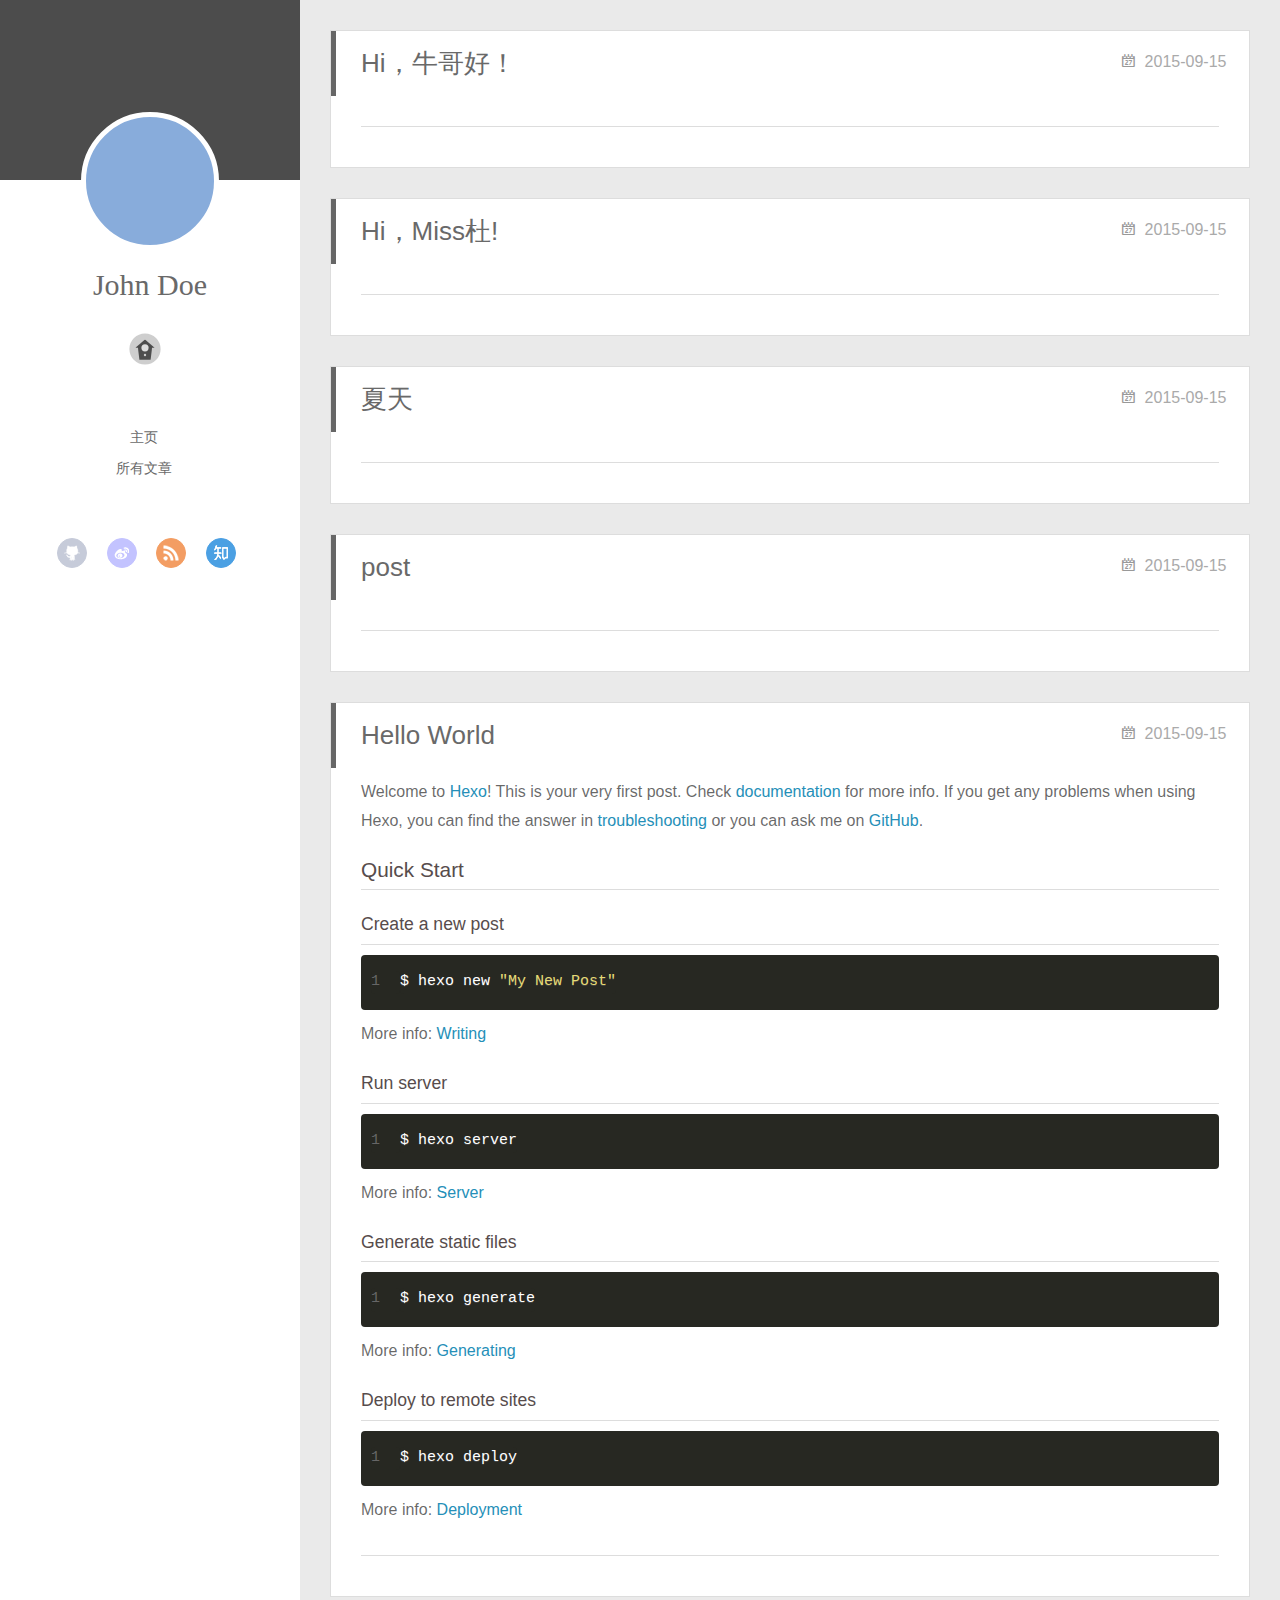
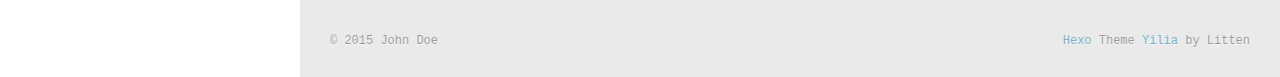
==== index.html @ aa1fda5d "Site updated: 2015-09-15 17:42:11" ====
<!DOCTYPE html>
<html>
<head>
  <meta charset="utf-8">
  
  <title>Hexo</title>
  <meta name="viewport" content="width=device-width, initial-scale=1, maximum-scale=1">
  <meta name="description">
<meta property="og:type" content="website">
<meta property="og:title" content="Hexo">
<meta property="og:url" content="https://HardWorkPaysOff.github.io/index.html">
<meta property="og:site_name" content="Hexo">
<meta property="og:description">
<meta name="twitter:card" content="summary">
<meta name="twitter:title" content="Hexo">
<meta name="twitter:description">
  
    <link rel="alternative" href="/atom.xml" title="Hexo" type="application/atom+xml">
  
  
    <link rel="icon" href="/favicon.png">
  
  <link rel="stylesheet" href="/css/style.css" type="text/css">
</head>
<body>
  <div id="container">
    <div class="left-col">
    <div class="overlay"></div>
<div class="intrude-less">
	<header id="header" class="inner">
		<a href="/" class="profilepic">
			
			<img lazy-src="null" class="js-avatar">
			
		</a>

		<hgroup>
		  <h1 class="header-author"><a href="/">John Doe</a></h1>
		</hgroup>

		

		
			<div class="switch-btn">
				<div class="icon">
					<div class="icon-ctn">
						<div class="icon-wrap icon-house" data-idx="0">
							<div class="birdhouse"></div>
							<div class="birdhouse_holes"></div>
						</div>
						<div class="icon-wrap icon-ribbon hide" data-idx="1">
							<div class="ribbon"></div>
						</div>
						
						<div class="icon-wrap icon-link hide" data-idx="2">
							<div class="loopback_l"></div>
							<div class="loopback_r"></div>
						</div>
						
						
						<div class="icon-wrap icon-me hide" data-idx="3">
							<div class="user"></div>
							<div class="shoulder"></div>
						</div>
						
					</div>
					
				</div>
				<div class="tips-box hide">
					<div class="tips-arrow"></div>
					<ul class="tips-inner">
						<li>菜单</li>
						<li>标签</li>
						
						<li>友情链接</li>
						
						
						<li>关于我</li>
						
					</ul>
				</div>
			</div>
		

		<div class="switch-area">
			<div class="switch-wrap">
				<section class="switch-part switch-part1">
					<nav class="header-menu">
						<ul>
						
							<li><a href="/">主页</a></li>
				        
							<li><a href="/archives">所有文章</a></li>
				        
						</ul>
					</nav>
					<nav class="header-nav">
						<div class="social">
							
								<a class="github" target="_blank" href="/#" title="github">github</a>
					        
								<a class="weibo" target="_blank" href="/#" title="weibo">weibo</a>
					        
								<a class="rss" target="_blank" href="/#" title="rss">rss</a>
					        
								<a class="zhihu" target="_blank" href="/#" title="zhihu">zhihu</a>
					        
						</div>
					</nav>
				</section>
				
				
				<section class="switch-part switch-part2">
					<div class="widget tagcloud" id="js-tagcloud">
						
					</div>
				</section>
				
				
				
				<section class="switch-part switch-part3">
					<div id="js-friends">
					
			          <a target="_blank" class="main-nav-link switch-friends-link" href="http://localhost:4000/">奥巴马的博客</a>
			        
			          <a target="_blank" class="main-nav-link switch-friends-link" href="http://localhost:4000/">卡卡的美丽传说</a>
			        
			          <a target="_blank" class="main-nav-link switch-friends-link" href="http://localhost:4000/">本泽马的博客</a>
			        
			          <a target="_blank" class="main-nav-link switch-friends-link" href="http://localhost:4000/">吉格斯的博客</a>
			        
			          <a target="_blank" class="main-nav-link switch-friends-link" href="http://localhost:4000/">习大大大不同</a>
			        
			          <a target="_blank" class="main-nav-link switch-friends-link" href="http://localhost:4000/">托蒂的博客</a>
			        
			        </div>
				</section>
				

				
				
				<section class="switch-part switch-part4">
				
					<div id="js-aboutme">我是谁，我从哪里来，我到哪里去？我就是我，是颜色不一样的吃货…</div>
				</section>
				
			</div>
		</div>
	</header>				
</div>
    </div>
    <div class="mid-col">
      <nav id="mobile-nav">
  	<div class="overlay">
  		<div class="slider-trigger"></div>
  		<h1 class="header-author js-mobile-header hide">John Doe</h1>
  	</div>
	<div class="intrude-less">
		<header id="header" class="inner">
			<div class="profilepic">
				<img lazy-src="null" class="js-avatar">
			</div>
			<hgroup>
			  <h1 class="header-author">John Doe</h1>
			</hgroup>
			
			<nav class="header-menu">
				<ul>
				
					<li><a href="/">主页</a></li>
		        
					<li><a href="/archives">所有文章</a></li>
		        
		        <div class="clearfix"></div>
				</ul>
			</nav>
			<nav class="header-nav">
				<div class="social">
					
						<a class="github" target="_blank" href="/#" title="github">github</a>
			        
						<a class="weibo" target="_blank" href="/#" title="weibo">weibo</a>
			        
						<a class="rss" target="_blank" href="/#" title="rss">rss</a>
			        
						<a class="zhihu" target="_blank" href="/#" title="zhihu">zhihu</a>
			        
				</div>
			</nav>
		</header>				
	</div>
</nav>
      <div class="body-wrap">
  
    <article id="post-Hi，牛哥好！" class="article article-type-post" itemscope itemprop="blogPost">
  
    <div class="article-meta">
      <a href="/2015/09/15/Hi，牛哥好！/" class="article-date">
  	<time datetime="2015-09-15T07:18:29.000Z" itemprop="datePublished">2015-09-15</time>
</a>
    </div>
  
  <div class="article-inner">
    
      <input type="hidden" class="isFancy" />
    
    
      <header class="article-header">
        
  
    <h1 itemprop="name">
      <a class="article-title" href="/2015/09/15/Hi，牛哥好！/">Hi，牛哥好！</a>
    </h1>
  

      </header>
      
    
    <div class="article-entry" itemprop="articleBody">
      
        
      
    </div>
    
    <div class="article-info article-info-index">
      
      
      

      
      <div class="clearfix"></div>
    </div>
    
  </div>
  
</article>







  
    <article id="post-Hi，Miss杜" class="article article-type-post" itemscope itemprop="blogPost">
  
    <div class="article-meta">
      <a href="/2015/09/15/Hi，Miss杜/" class="article-date">
  	<time datetime="2015-09-15T07:16:56.000Z" itemprop="datePublished">2015-09-15</time>
</a>
    </div>
  
  <div class="article-inner">
    
      <input type="hidden" class="isFancy" />
    
    
      <header class="article-header">
        
  
    <h1 itemprop="name">
      <a class="article-title" href="/2015/09/15/Hi，Miss杜/">Hi，Miss杜!</a>
    </h1>
  

      </header>
      
    
    <div class="article-entry" itemprop="articleBody">
      
        
      
    </div>
    
    <div class="article-info article-info-index">
      
      
      

      
      <div class="clearfix"></div>
    </div>
    
  </div>
  
</article>







  
    <article id="post-夏天" class="article article-type-post" itemscope itemprop="blogPost">
  
    <div class="article-meta">
      <a href="/2015/09/15/夏天/" class="article-date">
  	<time datetime="2015-09-15T07:14:59.000Z" itemprop="datePublished">2015-09-15</time>
</a>
    </div>
  
  <div class="article-inner">
    
      <input type="hidden" class="isFancy" />
    
    
      <header class="article-header">
        
  
    <h1 itemprop="name">
      <a class="article-title" href="/2015/09/15/夏天/">夏天</a>
    </h1>
  

      </header>
      
    
    <div class="article-entry" itemprop="articleBody">
      
        
      
    </div>
    
    <div class="article-info article-info-index">
      
      
      

      
      <div class="clearfix"></div>
    </div>
    
  </div>
  
</article>







  
    <article id="post-post" class="article article-type-post" itemscope itemprop="blogPost">
  
    <div class="article-meta">
      <a href="/2015/09/15/post/" class="article-date">
  	<time datetime="2015-09-15T07:14:21.000Z" itemprop="datePublished">2015-09-15</time>
</a>
    </div>
  
  <div class="article-inner">
    
      <input type="hidden" class="isFancy" />
    
    
      <header class="article-header">
        
  
    <h1 itemprop="name">
      <a class="article-title" href="/2015/09/15/post/">post</a>
    </h1>
  

      </header>
      
    
    <div class="article-entry" itemprop="articleBody">
      
        
      
    </div>
    
    <div class="article-info article-info-index">
      
      
      

      
      <div class="clearfix"></div>
    </div>
    
  </div>
  
</article>







  
    <article id="post-hello-world" class="article article-type-post" itemscope itemprop="blogPost">
  
    <div class="article-meta">
      <a href="/2015/09/15/hello-world/" class="article-date">
  	<time datetime="2015-09-15T07:07:16.000Z" itemprop="datePublished">2015-09-15</time>
</a>
    </div>
  
  <div class="article-inner">
    
      <input type="hidden" class="isFancy" />
    
    
      <header class="article-header">
        
  
    <h1 itemprop="name">
      <a class="article-title" href="/2015/09/15/hello-world/">Hello World</a>
    </h1>
  

      </header>
      
    
    <div class="article-entry" itemprop="articleBody">
      
        <p>Welcome to <a href="http://hexo.io/" target="_blank" rel="external">Hexo</a>! This is your very first post. Check <a href="http://hexo.io/docs/" target="_blank" rel="external">documentation</a> for more info. If you get any problems when using Hexo, you can find the answer in <a href="http://hexo.io/docs/troubleshooting.html" target="_blank" rel="external">troubleshooting</a> or you can ask me on <a href="https://github.com/hexojs/hexo/issues" target="_blank" rel="external">GitHub</a>.</p>
<h2 id="Quick_Start">Quick Start</h2><h3 id="Create_a_new_post">Create a new post</h3><figure class="highlight bash"><table><tr><td class="gutter"><pre><span class="line">1</span><br></pre></td><td class="code"><pre><span class="line">$ hexo new <span class="string">"My New Post"</span></span><br></pre></td></tr></table></figure>
<p>More info: <a href="http://hexo.io/docs/writing.html" target="_blank" rel="external">Writing</a></p>
<h3 id="Run_server">Run server</h3><figure class="highlight bash"><table><tr><td class="gutter"><pre><span class="line">1</span><br></pre></td><td class="code"><pre><span class="line">$ hexo server</span><br></pre></td></tr></table></figure>
<p>More info: <a href="http://hexo.io/docs/server.html" target="_blank" rel="external">Server</a></p>
<h3 id="Generate_static_files">Generate static files</h3><figure class="highlight bash"><table><tr><td class="gutter"><pre><span class="line">1</span><br></pre></td><td class="code"><pre><span class="line">$ hexo generate</span><br></pre></td></tr></table></figure>
<p>More info: <a href="http://hexo.io/docs/generating.html" target="_blank" rel="external">Generating</a></p>
<h3 id="Deploy_to_remote_sites">Deploy to remote sites</h3><figure class="highlight bash"><table><tr><td class="gutter"><pre><span class="line">1</span><br></pre></td><td class="code"><pre><span class="line">$ hexo deploy</span><br></pre></td></tr></table></figure>
<p>More info: <a href="http://hexo.io/docs/deployment.html" target="_blank" rel="external">Deployment</a></p>

      
    </div>
    
    <div class="article-info article-info-index">
      
      
      

      
      <div class="clearfix"></div>
    </div>
    
  </div>
  
</article>







  
  
</div>
      <footer id="footer">
  <div class="outer">
    <div id="footer-info">
    	<div class="footer-left">
    		&copy; 2015 John Doe
    	</div>
      	<div class="footer-right">
      		<a href="http://hexo.io/" target="_blank">Hexo</a>  Theme <a href="https://github.com/litten/hexo-theme-yilia" target="_blank">Yilia</a> by Litten
      	</div>
    </div>
  </div>
</footer>
    </div>
    
  <link rel="stylesheet" href="/fancybox/jquery.fancybox.css" type="text/css">


<script>
	var yiliaConfig = {
		fancybox: true,
		mathjax: true,
		animate: true,
		isHome: true,
		isPost: false,
		isArchive: false,
		isTag: false,
		isCategory: false,
		open_in_new: false
	}
</script>
<script src="http://7.url.cn/edu/jslib/comb/require-2.1.6,jquery-1.9.1.min.js" type="text/javascript"></script>
<script src="/js/main.js" type="text/javascript"></script>






<script type="text/x-mathjax-config">
MathJax.Hub.Config({
    tex2jax: {
        inlineMath: [ ['$','$'], ["\\(","\\)"]  ],
        processEscapes: true,
        skipTags: ['script', 'noscript', 'style', 'textarea', 'pre', 'code']
    }
});

MathJax.Hub.Queue(function() {
    var all = MathJax.Hub.getAllJax(), i;
    for(i=0; i < all.length; i += 1) {
        all[i].SourceElement().parentNode.className += ' has-jax';                 
    }       
});
</script>

<script type="text/javascript" src="http://cdn.mathjax.org/mathjax/latest/MathJax.js?config=TeX-AMS-MML_HTMLorMML">
</script>


  </div>
</body>
</html>
---- css/style.css ----
body{width:100%}body:before,body:after{content:"";display:table}body:after{clear:both}@font-face{font-family:'FontAwesome';src:url("fonts/fontawesome-webfont.eot");src:url("fonts/fontawesome-webfont.eot?#iefix") format("embedded-opentype"),url("fonts/fontawesome-webfont.woff") format("woff"),url("fonts/fontawesome-webfont.ttf") format("truetype"),url("fonts/fontawesome-webfont.svgz#FontAwesomeRegular") format("svg"),url("fonts/fontawesome-webfont.svg#FontAwesomeRegular") format("svg");font-weight:normal;font-style:normal}html,body,div,span,applet,object,iframe,h1,h2,h3,h4,h5,h6,p,blockquote,pre,a,abbr,acronym,address,big,cite,code,del,dfn,em,img,ins,kbd,q,s,samp,small,strike,strong,sub,sup,tt,var,dl,dt,dd,ol,ul,li,fieldset,form,label,legend,table,caption,tbody,tfoot,thead,tr,th,td{margin:0;padding:0;border:0;outline:0;font-weight:inherit;font-style:inherit;font-family:inherit;font-size:100%;vertical-align:baseline}body{line-height:1;color:#000;background:#fff}ol,ul{list-style:none}table{border-collapse:separate;border-spacing:0;vertical-align:middle}caption,th,td{text-align:left;font-weight:normal;vertical-align:middle}a img{border:none}ol{list-style:decimal;padding-left:20px}ul{list-style:none}input,button{margin:0;padding:0;}input::-moz-focus-inner,button::-moz-focus-inner{border:0;padding:0}@font-face{font-family:FontAwesome;font-style:normal;font-weight:normal;src:url("fonts/fontawesome-webfont.eot?v=#4.0.3");src:url("fonts/fontawesome-webfont.eot?#iefix&v=#4.0.3") format("embedded-opentype"),url("fonts/fontawesome-webfont.woff?v=#4.0.3") format("woff"),url("fonts/fontawesome-webfont.ttf?v=#4.0.3") format("truetype"),url("fonts/fontawesome-webfont.svg#fontawesomeregular?v=#4.0.3") format("svg")}html,body,#container{height:100%}body{font-family:"微软雅黑","HelveticaNeue-Light","Helvetica Neue Light","Helvetica Neue",Helvetica,Arial,sans-serif;font-size:16px;background:#fff;color:rgba(0,0,0,0.6);-webkit-overflow-scrolling:touch}h1,h2,h3{display:block}h1{font-size:1.5em}h2{font-size:1.3em}h3{font-size:1.1em}h4,h5,h6{font-size:1em}a{text-decoration:none;outline-width:0;color:#258fb8;outline:none}.alignleft{float:left}.alignright{float:right}.clearfix{*zoom:1}.clearfix:after{content:"";display:table;clear:both}.inner{width:1000px;margin:0 auto}.hide{display:none}@media screen and (max-width:1040px){.inner{width:100%}}#container{position:relative;min-height:100%;}#container #mobile-nav{display:none;}#container #mobile-nav .overlay{height:110px;position:absolute;width:100%;background:#4d4d4d;}#container #mobile-nav .overlay.fixed{position:fixed;height:42px;z-index:99}#container #mobile-nav #header{padding:10px 0 0 0;}#container #mobile-nav #header .profilepic{display:block;position:relative;z-index:100}#container #mobile-nav #header .header-menu{height:auto;margin:10px;}#container #mobile-nav #header .header-menu ul{text-align:center;cursor:default}#container #mobile-nav #header .header-menu li{display:inline-block;margin:3px}#container .left-col{background:#fff;width:300px;position:fixed;opacity:1;-webkit-transition:all 0.2s ease-in;-moz-transition:all 0.2s ease-in;-ms-transition:all 0.2s ease-in;transition:all 0.2s ease-in;height:100%;}#container .left-col .overlay{width:100%;height:180px;background-color:#000;position:absolute;opacity:.7;}#container .left-col .intrude-less{width:76%;text-align:center;margin:112px auto 0}#container .mid-col{position:absolute;right:0;min-height:100%;background:#eaeaea;left:300px;width:auto}@media screen and (max-width:800px){#container .left-col{display:none}#container .mid-col{left:0}#container #header .header-nav{position:relative}#container .header-author.fixed{position:fixed;top:-13px;width:100%;color:#ddd}#container .overlay .slider-trigger{position:absolute;z-index:101;bottom:0;left:0;width:42px;height:42px;}#container .overlay .slider-trigger:hover{background:#444}#container .overlay .slider-trigger:before{color:#ddd;content:"\f00b";font:16px FontAwesome;width:16px;height:16px;margin-left:9px;margin-top:14px;display:block}#container .article-header{border-left:none;padding:0;border-bottom:1px dotted #ddd;}#container .article-header h1{margin-bottom:10px}#container .header-subtitle{padding:0 24px}#container .article-info-index.article-info{padding-top:10px;margin:0;border-top:1px solid #ddd}#container .article-info-post.article-info{margin:0;padding-top:10px;border:none}#container .article-more-link a{float:right}#container #viewer-box .viewer-box-l{font-size:14px}#container .article{padding:10px;margin:10px;font-size:14px;}#container .article .article-entry{padding-left:0;padding-right:0;padding-top:10px}#container .article .article-title{font-size:18px;max-width:185px;display:block;margin:0}#container .article .article-meta{width:auto;height:30px;margin-top:-5px;position:ralative;}#container .article .article-meta .article-date{font-size:12px;-webkit-border-radius:0;border-radius:0;color:#666;background:none;height:auto;padding:0;margin:0;width:100%;text-align:left;margin-left:10px;}#container .article .article-meta .article-date time{width:auto;float:right;margin-right:10px}#container .article .article-meta .article-tag-list{margin-top:7px;position:absolute;right:10px;top:0;}#container .article .article-meta .article-tag-list:before{float:left;margin-top:1px;left:0}#container .article .article-meta .article-tag-list .article-tag-list-item{float:left;padding-left:0;width:auto;max-width:83px}#container .article .article-meta .article-category{margin-top:7px;position:absolute;right:10px;top:-30px;}#container .article .article-meta .article-category:before{float:left;margin-top:1px;left:15px}#container .article .article-meta .article-category .article-category-link{max-width:83px;width:auto;padding-left:10px}#container .article .article-nav-link-wrap{margin:5px 0;}#container .article .article-nav-link-wrap strong{float:left;margin-right:5px}#container .article #article-nav-older{float:none;display:block}#container .share{padding:3px 10px}#container .duoshuo{padding:0 13px}#container #disqus_thread{padding:0 13px}#container #mobile-nav{display:block}#container #page-nav .extend{opacity:1;}#container .instagram .open-ins{left:2px;top:-30px;color:#aaa}#container .info-on-right{float:initial}#container .archives-wrap{margin:10px 10px 0;padding:10px;}#container .archives-wrap .archive-article-title{font-size:14px}#container .archives-wrap .archive-year-wrap{position:relative;padding:0 0 0 0;}#container .archives-wrap .archive-year-wrap a{padding:0 0 0 0}#container .archives-wrap .article-meta .archive-article-date{font-size:12px;margin-right:10px;margin-top:-5px}#container .archives-wrap .article-meta .article-tag-list-link{font-size:12px}#container .archives .archive-article{padding:10px 0;margin-left:0}#container #footer .footer-left{float:initial;margin-bottom:10px}#container #footer .footer-right{float:initial}}.header-author{text-align:center;margin:.67em 0;font-family:Roboto,"Roboto",serif;font-size:30px;-webkit-transition:0.3s;-moz-transition:0.3s;-ms-transition:0.3s;transition:0.3s}#header{width:100%;}#header a{color:#696969;}#header a:hover{color:#b0a0aa}#header .profilepic{text-align:center;display:block;border:5px solid #fff;-webkit-border-radius:300px;border-radius:300px;width:128px;height:128px;margin:0 auto;position:relative;overflow:hidden;background:#88acdb;-webkit-transition:all .2s ease-in;display:-webkit-box;-webkit-box-orient:horizontal;-webkit-box-pack:center;-webkit-box-align:center;text-align:center;}#header .profilepic img{width:20%;height:20%;-webkit-border-radius:300px;border-radius:300px;opacity:0;-webkit-transition:all .2s ease-in;}#header .profilepic img.show{width:100%;height:100%;opacity:1;}#header .header-subtitle{text-align:center;color:#999;font-size:14px;line-height:25px;overflow:hidden;text-overflow:ellipsis;display:-webkit-box;-webkit-line-clamp:2;-webkit-box-orient:vertical}#header .header-menu{font-weight:300;line-height:31px;cursor:pointer;text-transform:uppercase;float:none;height:150px;margin-left:-12px;text-align:center;display:-webkit-box;-webkit-box-orient:horizontal;-webkit-box-pack:center;-webkit-box-align:center;}#header .header-menu li{cursor:default;}#header .header-menu li a{font-size:14px;min-width:300px}#header .switch-area{position:relative;width:100%;overflow:hidden;min-height:500px;font-size:14px;}#header .switch-area .switch-wrap{-webkit-transition:-webkit-transform 0.3s ease-in;-moz-transition:-moz-transform 0.3s ease-in;-ms-transition:-ms-transform 0.3s ease-in;transition:transform 0.3s ease-in;position:relative}#header .turn-left{-webkit-transform:translate(-100%,0);-moz-transform:translate(-100%,0);-ms-transform:translate(-100%,0);transform:translate(-100%,0)}#header .header-nav{width:100%;position:absolute;-webkit-transition:-webkit-transform 0.3s ease-in;-moz-transition:-moz-transform 0.3s ease-in;-ms-transition:-ms-transform 0.3s ease-in;transition:transform 0.3s ease-in;}#header .header-nav .social{margin-right:15px;margin-top:10px;text-align:center;}#header .header-nav .social a{-webkit-border-radius:50%;border-radius:50%;display:-moz-inline-stack;display:inline-block;vertical-align:middle;*vertical-align:auto;zoom:1;*display:inline;text-indent:-9999px;margin:0 8px 15px 8px;opacity:.7;width:28px;height:28px;-webkit-transition:0.3s;-moz-transition:0.3s;-ms-transition:0.3s;transition:0.3s;}#header .header-nav .social a:hover{opacity:1;}#header .header-nav .social a:last-of-type{margin-right:0}#header .header-nav .social a.weibo{background:url("/img/weibo.png") center no-repeat #aaf;border:1px solid #aaf;}#header .header-nav .social a.weibo:hover{border:1px solid #aaf}#header .header-nav .social a.rss{background:url("/img/rss.png") center no-repeat #ef7522;border:1px solid #ef7522;}#header .header-nav .social a.rss:hover{border:1px solid #cf5d0f}#header .header-nav .social a.github{background:url("/img/github.png") center no-repeat #afb6ca;border:1px solid #afb6ca;}#header .header-nav .social a.github:hover{border:1px solid #909ab6}#header .header-nav .social a.facebook{background:url("/img/facebook.png") center no-repeat #3b5998;border:1px solid #3b5998;}#header .header-nav .social a.facebook:hover{border:1px solid #2d4373}#header .header-nav .social a.google{background:url("/img/google.png") center no-repeat #c83d20;border:1px solid #c83d20;}#header .header-nav .social a.google:hover{border:1px solid #9c3019}#header .header-nav .social a.twitter{background:url("/img/twitter.png") center no-repeat #55cff8;border:1px solid #55cff8;}#header .header-nav .social a.twitter:hover{border:1px solid #24c1f6}#header .header-nav .social a.linkedin{background:url("/img/linkedin.png") center no-repeat #005a87;border:1px solid #005a87;}#header .header-nav .social a.linkedin:hover{border:1px solid #006b98}#header .header-nav .social a.zhihu{background:url("/img/zhihu.png") center no-repeat #0078d8;border:1px solid #0078d8;}#header .header-nav .social a.zhihu:hover{border:1px solid #0078d8}#header .header-nav .social a.douban{background:url("/img/douban.png") center no-repeat #06c611;border:1px solid #06c611;}#header .header-nav .social a.douban:hover{border:1px solid #06c611}#header .header-nav .social a.mail{background:url("/img/mail.png") center no-repeat #005a87;border:1px solid #005a87;}#header .header-nav .social a.mail:hover{border:1px solid #006b98}#header .switch-part{width:100%;position:absolute}#header .switch-part1{left:0}#header .switch-part2{left:100%;top:20px;overlay-x:hidden;overflow-y:auto;max-height:200px}#header .switch-part3{left:200%;line-height:30px;}#header .switch-part3 .switch-friends-link{margin-right:9px;-webkit-border-radius:3px;border-radius:3px;padding:5px;}#header .switch-part3 .switch-friends-link:hover{background:#88acdb;color:#fff}#header .switch-part4{left:300%;text-align:left;line-height:30px}.duoshuo{padding:0 40px}#disqus_thread{padding:0 40px}.archives-wrap{position:relative;margin:0 30px;padding-right:60px;border-bottom:1px solid #eee;background:#fff;}.archives-wrap:first-child{margin-top:30px}.archives-wrap:last-child{margin-bottom:80px}.archives-wrap .archive-year-wrap{line-height:35px;width:200px;position:absolute;padding-top:15px;font-size:1.8em}.archives-wrap .archive-year-wrap a{color:#666;font-weight:bold;padding-left:48px}.archives{position:relative;}.archives .article-info{border:none}.archives .archive-article{margin-left:200px;padding:20px 0;border-bottom:1px solid #eee;border-top:1px solid #fff;position:relative;}.archives .archive-article:first-child{border-top:none}.archives .archive-article:last-child{border-bottom:none}.archives .archive-article-title{font-size:16px;color:#333;-webkit-transition:color 0.3s;-moz-transition:color 0.3s;-ms-transition:color 0.3s;transition:color 0.3s;}.archives .archive-article-title:hover{color:#657b83}.archives .archive-article-title span{display:block;color:#a8a8a8;font-size:12px;line-height:14px;height:7px;padding-left:2px;}.archives .archive-article-title span:before{display:inline-block;content:"“";font-family:serif;font-size:30px;float:left;margin:4px 4px 0 -12px;color:#c8c8c8}.archive-article-inner .archive-article-header{position:relative}.archive-article-inner .article-meta{position:relative;float:right;margin-top:-10px;color:#555;background:none;text-align:right;width:auto;}.archive-article-inner .article-meta .article-date time{color:#aaa}.archive-article-inner .article-meta .archive-article-date,.archive-article-inner .article-meta .article-tag-list{margin-right:30px;display:-moz-inline-stack;display:inline-block;vertical-align:middle;zoom:1;color:#666;font-size:14px}.archive-article-inner .article-meta .archive-article-date{cursor:default;font-size:12px;margin-bottom:5px;margin-top:-10px;}.archive-article-inner .article-meta .archive-article-date time:before{content:"\f073";color:#999;position:relative;margin-right:10px;font:16px FontAwesome}.archive-article-inner .article-meta .article-category:before{float:left;margin-top:1px;left:15px}.archive-article-inner .article-meta .article-category .article-category-link{width:auto;max-width:83px;padding-left:10px}.archive-article-inner .article-meta .article-tag-list{margin-top:0;}.archive-article-inner .article-meta .article-tag-list:before{left:15px}.archive-article-inner .article-meta .article-tag-list .article-tag-list-item{display:inline-block;width:auto;max-width:83px;padding-left:8px;font-size:12px}.body-wrap{margin-bottom:80px}.article{margin:30px;position:relative;border:1px solid #ddd;background:#fff;-webkit-transition:all .2s ease-in;}.article.show{visibility:visible;-webkit-animation:cd-bounce-1 .6s;-moz-animation:cd-bounce-1 .6s;-webkit-animation:cd-bounce-1 .6s;-moz-animation:cd-bounce-1 .6s;-ms-animation:cd-bounce-1 .6s;animation:cd-bounce-1 .6s}.article.hidden{visibility:hidden}.article img{max-width:100%}@-webkit-keyframes cd-bounce-1{0%{opacity:0;-webkit-transform:scale(1)}60%{opacity:1;-webkit-transform:scale(1.01)}100%{-webkit-transform:scale(1)}}@-moz-keyframes cd-bounce-1{0%{opacity:0;-moz-transform:scale(1)}60%{opacity:1;-moz-transform:scale(1.01)}100%{-moz-transform:scale(1)}}.article-index{margin-left:200px;padding:15px 0;margin-right:75px;}.article-index .brief{display:block;color:#a8a8a8;font-size:12px;line-height:14px;height:7px;padding-left:2px;}.article-index .brief:before{display:inline-block;content:"“";font-family:serif;font-size:30px;float:left;margin:4px 4px 0 -12px;color:#c8c8c8}.article-title{color:#696969;margin-left:0;font-weight:300;line-height:35px;margin-bottom:20px;font-size:26px;-webkit-transition:color .3s;-moz-transition:color .3s;-o-transition:color .3s;-webkit-transition:color 0.3s;-moz-transition:color 0.3s;-ms-transition:color 0.3s;transition:color 0.3s;}.article-title:hover{color:#b0a0aa}.article-inner{position:relative;margin-bottom:20px}.article-header{border-left:5px solid;padding:15px 0 15px 25px}.article-info.info-on-right{margin:10px 0 0 0;float:right}.article-info-index.article-info{padding-top:20px;margin:30px 30px 0 30px;border-top:1px solid #ddd}.article-info-post.article-info{padding:0;border:none;margin:-30px 0 20px 30px}.article-entry{line-height:1.8em;padding-right:30px;padding-left:30px;}.article-entry p{margin-top:10px}.article-entry p code,.article-entry li code{padding:1px 3px;margin:0 3px;background:#ddd;border:1px solid #ccc;font-family:Menlo,Monaco,"Andale Mono","lucida console","Courier New",monospace;word-wrap:break-word;font-size:14px}.article-entry blockquote{background:#ddd;border-left:5px solid #ccc;padding:15px 20px;margin-top:10px;border-left:5px solid #657b83;background:#f6f6f6;}.article-entry blockquote p{margin-top:0}.article-entry em{font-style:italic}.article-entry ul li:before{content:"";width:6px;height:6px;border:1px solid #999;-webkit-border-radius:10px;border-radius:10px;background:#aaa;display:inline-block;margin-right:10px;float:left;margin-top:12px}.article-entry ul,.article-entry ol{font-size:14px;margin:10px 0}.article-entry li ul,.article-entry li ol{margin-left:30px;}.article-entry li ul li:before,.article-entry li ol li:before{content:"";background:#dedede}.article-entry h1{margin-top:30px}.article-entry h2{margin-top:20px;font-weight:300;color:#574c4c;padding-bottom:5px;border-bottom:1px solid #ddd}.article-entry h3,.article-entry h4,.article-entry h5,.article-entry h6{margin-top:20px;font-weight:300;color:#574c4c;padding-bottom:5px;border-bottom:1px solid #ddd}.article-entry video{max-width:100%}.article-entry strong{font-weight:bold}.article-entry .caption{display:block;font-size:.8em;color:#aaa}.article-entry hr{height:0;margin-top:20px;margin-bottom:20px;border-left:0;border-right:0;border-top:1px solid #ddd;border-bottom:1px solid #fff}.article-entry pre{font-size:1/.9em;line-height:1.5;margin-top:10px;padding:5px 15px;overflow-x:auto;color:#657b83;font-size:10px;border:1px solid #ccc;text-shadow:0 1px #444;font-family:Menlo,Monaco,"Andale Mono","lucida console","Courier New",monospace;}.article-entry pre code{font-size:14px}.article-entry table{width:100%;border:1px solid #dedede;margin:15px 0;border-collapse:collapse;}.article-entry table tr,.article-entry table td{height:35px}.article-entry table thead tr{background:#f8f8f8}.article-entry table tbody tr:hover{background:#efefef}.article-entry table td,.article-entry table th{border:1px solid #dedede;padding:0 10px}.article-entry figure table{border:none;width:auto;margin:0;}.article-entry figure table tbody tr:hover{background:none}.article-meta{width:150px;font-size:14;text-align:right;position:absolute;right:0;top:23px;text-align:center;z-index:1;}.article-meta time{color:#aaa;}.article-meta time:before{color:#999;content:"\f073";font:17px FontAwesome;margin-right:10px}.article-more-link{margin-top:5px;text-align:right;}.article-more-link a{background:#4d4d4d;color:#fff;font-size:12px;padding:2px 8px 4px;line-height:16px;-webkit-border-radius:2px;-moz-border-radius:2px;-webkit-border-radius:2px;border-radius:2px;-webkit-transition:background 0.3s;-moz-transition:background 0.3s;-ms-transition:background 0.3s;transition:background 0.3s;}.article-more-link a:hover{background:#3c3c3c}.article-more-link a.hidden{visibility:hidden}#article-nav{margin:80px 0 30px 0;padding-bottom:10px;}#article-nav .article-nav-link-wrap{margin:0 30px 0 30px;font-size:14px;color:#333;}#article-nav .article-nav-link-wrap .article-nav-title{display:inline-block;font-size:12px;color:#aaa;-webkit-transition:color 0.3s;-moz-transition:color 0.3s;-ms-transition:color 0.3s;transition:color 0.3s}#article-nav .article-nav-link-wrap strong{background:#ddd;color:#fff;-webkit-border-radius:100%;border-radius:100%;width:15px;height:15px;display:inline-block;text-align:center;-webkit-transition:background 0.3s;-moz-transition:background 0.3s;-ms-transition:background 0.3s;transition:background 0.3s}#article-nav .article-nav-link-wrap:hover strong{background:#4d4d4d}#article-nav .article-nav-link-wrap:hover .article-nav-title{color:#4d4d4d}#article-nav #article-nav-older{float:right}@-moz-keyframes cd-bounce-1{0%{opacity:0;-webkit-transform:scale(1);-moz-transform:scale(1);-ms-transform:scale(1);-o-transform:scale(1);-webkit-transform:scale(1);-moz-transform:scale(1);-ms-transform:scale(1);transform:scale(1)}60%{opacity:1;-webkit-transform:scale(1.01);-moz-transform:scale(1.01);-ms-transform:scale(1.01);-o-transform:scale(1.01);-webkit-transform:scale(1.01);-moz-transform:scale(1.01);-ms-transform:scale(1.01);transform:scale(1.01)}100%{-webkit-transform:scale(1);-moz-transform:scale(1);-ms-transform:scale(1);-o-transform:scale(1);-webkit-transform:scale(1);-moz-transform:scale(1);-ms-transform:scale(1);transform:scale(1)}}@-webkit-keyframes cd-bounce-1{0%{opacity:0;-webkit-transform:scale(1);-moz-transform:scale(1);-ms-transform:scale(1);-o-transform:scale(1);-webkit-transform:scale(1);-moz-transform:scale(1);-ms-transform:scale(1);transform:scale(1)}60%{opacity:1;-webkit-transform:scale(1.01);-moz-transform:scale(1.01);-ms-transform:scale(1.01);-o-transform:scale(1.01);-webkit-transform:scale(1.01);-moz-transform:scale(1.01);-ms-transform:scale(1.01);transform:scale(1.01)}100%{-webkit-transform:scale(1);-moz-transform:scale(1);-ms-transform:scale(1);-o-transform:scale(1);-webkit-transform:scale(1);-moz-transform:scale(1);-ms-transform:scale(1);transform:scale(1)}}@-o-keyframes cd-bounce-1{0%{opacity:0;-webkit-transform:scale(1);-moz-transform:scale(1);-ms-transform:scale(1);-o-transform:scale(1);-webkit-transform:scale(1);-moz-transform:scale(1);-ms-transform:scale(1);transform:scale(1)}60%{opacity:1;-webkit-transform:scale(1.01);-moz-transform:scale(1.01);-ms-transform:scale(1.01);-o-transform:scale(1.01);-webkit-transform:scale(1.01);-moz-transform:scale(1.01);-ms-transform:scale(1.01);transform:scale(1.01)}100%{-webkit-transform:scale(1);-moz-transform:scale(1);-ms-transform:scale(1);-o-transform:scale(1);-webkit-transform:scale(1);-moz-transform:scale(1);-ms-transform:scale(1);transform:scale(1)}}@keyframes cd-bounce-1{0%{opacity:0;-webkit-transform:scale(1);-moz-transform:scale(1);-ms-transform:scale(1);-o-transform:scale(1);-webkit-transform:scale(1);-moz-transform:scale(1);-ms-transform:scale(1);transform:scale(1)}60%{opacity:1;-webkit-transform:scale(1.01);-moz-transform:scale(1.01);-ms-transform:scale(1.01);-o-transform:scale(1.01);-webkit-transform:scale(1.01);-moz-transform:scale(1.01);-ms-transform:scale(1.01);transform:scale(1.01)}100%{-webkit-transform:scale(1);-moz-transform:scale(1);-ms-transform:scale(1);-o-transform:scale(1);-webkit-transform:scale(1);-moz-transform:scale(1);-ms-transform:scale(1);transform:scale(1)}}.archives-wrap{position:relative;margin:0 30px;padding-right:60px;border-bottom:1px solid #eee;background:#fff;}.archives-wrap:first-child{margin-top:30px}.archives-wrap:last-child{margin-bottom:80px}.archives-wrap .archive-year-wrap{line-height:35px;width:200px;position:absolute;padding-top:15px;font-size:1.8em}.archives-wrap .archive-year-wrap a{color:#666;font-weight:bold;padding-left:48px}.archives{position:relative;}.archives .article-info{border:none}.archives .archive-article{margin-left:200px;padding:20px 0;border-bottom:1px solid #eee;border-top:1px solid #fff;position:relative;}.archives .archive-article:first-child{border-top:none}.archives .archive-article:last-child{border-bottom:none}.archives .archive-article-title{font-size:16px;color:#333;-webkit-transition:color 0.3s;-moz-transition:color 0.3s;-ms-transition:color 0.3s;transition:color 0.3s;}.archives .archive-article-title:hover{color:#657b83}.archives .archive-article-title span{display:block;color:#a8a8a8;font-size:12px;line-height:14px;height:7px;padding-left:2px;}.archives .archive-article-title span:before{display:inline-block;content:"“";font-family:serif;font-size:30px;float:left;margin:4px 4px 0 -12px;color:#c8c8c8}.archive-article-inner .archive-article-header{position:relative}.archive-article-inner .article-meta{position:relative;float:right;margin-top:-10px;color:#555;background:none;text-align:right;width:auto;}.archive-article-inner .article-meta .article-date time{color:#aaa}.archive-article-inner .article-meta .archive-article-date,.archive-article-inner .article-meta .article-tag-list{margin-right:30px;display:-moz-inline-stack;display:inline-block;vertical-align:middle;zoom:1;color:#666;font-size:14px}.archive-article-inner .article-meta .archive-article-date{cursor:default;font-size:12px;margin-bottom:5px;margin-top:-10px;}.archive-article-inner .article-meta .archive-article-date time:before{content:"\f073";color:#999;position:relative;margin-right:10px;font:16px FontAwesome}.archive-article-inner .article-meta .article-category:before{float:left;margin-top:1px;left:15px}.archive-article-inner .article-meta .article-category .article-category-link{width:auto;max-width:83px;padding-left:10px}.archive-article-inner .article-meta .article-tag-list{margin-top:0;}.archive-article-inner .article-meta .article-tag-list:before{left:15px}.archive-article-inner .article-meta .article-tag-list .article-tag-list-item{display:inline-block;width:auto;max-width:83px;padding-left:8px;font-size:12px}.article-entry pre,.article-entry .highlight{background:#272822;margin:10px 0;padding:10px 10px;overflow:auto;color:#4c4c4c;line-height:22.400000000000002px;-webkit-border-radius:4px;border-radius:4px}.article-entry .highlight .gutter pre,.article-entry .gist .gist-file .gist-data .line-numbers{color:#666}.article-entry pre,.article-entry code{font-family:"Source Code Pro",Consolas,Monaco,Menlo,Consolas,monospace}.article-entry code{background:#eee;padding:0 .3em;border:none}.article-entry pre{color:#fff;}.article-entry pre code{background:none;text-shadow:none;padding:0;color:#fff}.article-entry .highlight pre{border:none;margin:0;padding:0}.article-entry .highlight table{margin:0;width:auto}.article-entry .highlight td{border:none;padding:0}.article-entry .highlight figcaption{font-size:.85em;color:highlight-comment;line-height:1em;margin-bottom:1em;}.article-entry .highlight figcaption:before,.article-entry .highlight figcaption:after{content:"";display:table}.article-entry .highlight figcaption:after{clear:both}.article-entry .highlight figcaption a{float:right}.article-entry .highlight .gutter pre{text-align:right;padding-right:20px;}.article-entry .highlight .gutter pre .line{text-shadow:none}.article-entry .highlight .line{font-size:15px;height:15px}.article-entry .gist{margin:0 -20px;border-style:solid;border-color:#ddd;border-width:1px 0;background:#272822;padding:15px 20px 15px 0;}.article-entry .gist .gist-file{border:none;font-family:"Source Code Pro",Consolas,Monaco,Menlo,Consolas,monospace;margin:0;}.article-entry .gist .gist-file .gist-data{background:none;border:none;}.article-entry .gist .gist-file .gist-data .line-numbers{background:none;border:none;padding:0 20px 0 0}.article-entry .gist .gist-file .gist-data .line-data{padding:0 !important}.article-entry .gist .gist-file .highlight{margin:0;padding:0;border:none}.article-entry .gist .gist-file .gist-meta{background:#272822;color:highlight-comment;font:.85em "Helvetica Neue",Helvetica,Arial,sans-serif;text-shadow:0 0;padding:0;margin-top:1em;margin-left:20px;}.article-entry .gist .gist-file .gist-meta a{color:#258fb8;font-weight:normal;}.article-entry .gist .gist-file .gist-meta a:hover{text-decoration:underline}pre .comment{color:#75715e}pre .keyword,pre .function .keyword,pre .class .params{color:#66d9ef}pre .tag,pre .doctype,pre .params,pre .function{color:#fff}pre .css ~ * .tag,pre .title,pre .at_rule,pre .at_rule .keyword,pre .preprocessor,pre .preprocessor .keyword{color:#f92672}pre .attribute,pre .built_in,pre .class,pre .css ~ * .class,pre .function .title{color:#a6e22e}pre .value,pre .string{color:#e6db74}pre .number{color:#7163d7}pre .id,pre .css ~ * .id{color:#fd971f}#footer{font-size:12px;font-family:Menlo,Monaco,"Andale Mono","lucida console","Courier New",monospace;text-shadow:0 1px #fff;position:absolute;bottom:30px;opacity:.6;width:100%;text-align:center;}#footer .outer{padding:0 30px}.footer-left{float:left}.footer-right{float:right}.share{padding:0 75px 30px 40px;margin-bottom:15px}.back_home{float:right}.back_home a{font-weight:bold;margin-left:10px}.back_home a:hover{color:#6e6e6e}#page-nav{text-align:center;margin-top:30px;}#page-nav .page-number{width:20px;height:20px;background:#4d4d4d;-webkit-border-radius:50%;-moz-border-radius:50%;-webkit-border-radius:50%;border-radius:50%;display:inline-block;color:#fff;line-height:20px;font-size:12px;margin:0 3px 30px;}#page-nav .page-number:hover{background:#5e5e5e}#page-nav .current{background:#88acdb;cursor:default;}#page-nav .current:hover{background:#88acdb}#page-nav .extend{color:#4d4d4d;margin:0 27px;opacity:0;}#page-nav .extend:hover{color:#5e5e5e}#page-nav:hover .extend{opacity:1;}#post-instagram{padding:30px}#post-instagram .article-entry{padding-right:0}.instagram{position:relative;min-height:500px}.instagram .open-ins{display:block;padding:10px 0;position:absolute;right:28px;top:-75px;color:#333;}.instagram .open-ins:hover{color:#657b83}.instagram .year{display:inline}.instagram .album h1 em{font-style:normal;font-size:14px;margin-left:10px}.instagram .album ul{min-height:149px;padding-top:17px;border-bottom:1px solid #ddd;list-style:none}.instagram .album li{position:relative;display:inline-block;min-width:157px;margin:0;}.instagram .album li:before{display:none}.instagram .album div.img-box{position:relative;margin:0 20px 10px;-webkit-box-shadow:0 1px 0 rgba(255,255,255,0.4),0 1px 0 1px rgba(255,255,255,0.1);-moz-box-shadow:0 1px 0 rgba(255,255,255,0.4),0 1px 0 1px rgba(255,255,255,0.1);-webkit-box-shadow:0 1px 0 rgba(255,255,255,0.4),0 1px 0 1px rgba(255,255,255,0.1);box-shadow:0 1px 0 rgba(255,255,255,0.4),0 1px 0 1px rgba(255,255,255,0.1)}.instagram .album div.img-box .img-bg{position:absolute;top:0;left:0;bottom:0;width:100%;margin:-5px;padding:5px;background:rgba(204,204,204,0.8);-webkit-box-shadow:0 0 0 1px rgba(0,0,0,0.04),0 1px 5px rgba(0,0,0,0.1);-moz-box-shadow:0 0 0 1px rgba(0,0,0,0.04),0 1px 5px rgba(0,0,0,0.1);-webkit-box-shadow:0 0 0 1px rgba(0,0,0,0.04),0 1px 5px rgba(0,0,0,0.1);box-shadow:0 0 0 1px rgba(0,0,0,0.04),0 1px 5px rgba(0,0,0,0.1);-webkit-transition:all .15s ease-out .1s;-moz-transition:all .15s ease-out .1s;-o-transition:all .15s ease-out .1s;-webkit-transition:all 0.15s ease-out 0.1s;-moz-transition:all 0.15s ease-out 0.1s;-ms-transition:all 0.15s ease-out 0.1s;transition:all 0.15s ease-out 0.1s;opacity:.2;cursor:pointer;display:block}.instagram .album div.img-box .img-bg:hover{opacity:0;}.instagram .album div.img-box img{width:100%;height:auto;display:block}@media screen and (max-width:600px){.instagram .album ul{margin-left:0;padding:0;text-align:center}.instagram .album li{max-width:300px}.instagram .album div.img-box{margin:0}}.switch-btn{margin-left:74px;margin-top:23px;position:relative;width:70px;text-align:center;}.switch-btn .tips-box{position:relative;}.switch-btn .tips-box .tips-arrow{width:0;height:0;border-left:5px solid transparent;border-right:5px solid transparent;border-bottom:6px solid #000;opacity:.8;position:absolute;top:-6px;left:30px}.switch-btn .tips-box .tips-inner{padding:5px 8px 4px 8px;background-color:#000;color:#fff;width:80px;text-align:center;-webkit-border-radius:3px;border-radius:3px;opacity:.8;position:absolute;z-index:99;left:-13px;}.switch-btn .tips-box .tips-inner li{padding:4px 0;cursor:pointer;font-size:13px;color:#ddd;}.switch-btn .tips-box .tips-inner li:hover{background:#111}.switch-btn .icon{height:32px;width:32px;background:#cecece;-webkit-border-radius:100px;border-radius:100px;position:relative;overflow:hidden;display:inline-block;padding:10px;-webkit-transform:scale(.6);-moz-transform:scale(.6);-ms-transform:scale(.6);transform:scale(.6);cursor:pointer}.switch-btn .icon-ctn{width:34px;height:34px;position:relative;overflow:hidden;}.switch-btn .icon-ctn .birdhouse{width:0;height:0;position:absolute;top:0;left:0;border-style:solid;border-color:transparent transparent #4d4d4d transparent;border-width:0 16px 14px;}.switch-btn .icon-ctn .birdhouse:after{content:'';position:absolute;top:12px;left:-12px;border-style:solid;border-color:#4d4d4d transparent transparent transparent;border-width:100px 12px}.switch-btn .icon-ctn .birdhouse_holes{width:12px;height:12px;background:#ddd;position:absolute;-webkit-border-radius:60px;-moz-border-radius:60px;-webkit-border-radius:60px;border-radius:60px;left:10px;top:8px;}.switch-btn .icon-ctn .birdhouse_holes:after{content:'';position:absolute;width:4px;height:4px;background:#ccc;bottom:-8px;left:4px;-webkit-border-radius:60px;-moz-border-radius:60px;-webkit-border-radius:60px;border-radius:60px}.switch-btn .icon-ctn .ribbon{width:12px;height:20px;background:#333;margin:2px 0 0 10px;}.switch-btn .icon-ctn .ribbon:after{content:'';position:absolute;left:10px;top:16px;width:0;height:0;border:solid #333;border-color:transparent #333 transparent #333;border-width:6px 6px 8px 6px}.switch-btn .icon-ctn .loopback_l{width:10px;height:5px;border-style:solid;border-width:0 3px 3px 3px;border-color:#333;-webkit-border-radius:0 0 50px 50px;border-radius:0 0 50px 50px;position:absolute;top:16px;left:1px;}.switch-btn .icon-ctn .loopback_l:before{content:'';position:absolute;width:0;height:0;border-style:solid;border-width:4px;border-color:transparent transparent transparent #333;bottom:7px;left:5px}.switch-btn .icon-ctn .loopback_l:after{content:'';width:5px;height:5px;border-style:solid;border-width:3px 0 0 3px;border-color:#333;-webkit-border-radius:50px 0 0 0;border-radius:50px 0 0 0;position:absolute;left:-3px;bottom:5px}.switch-btn .icon-ctn .loopback_r{width:10px;height:5px;border-style:solid;border-width:3px 3px 0 3px;border-color:#333;-webkit-border-radius:50px 50px 0 0;border-radius:50px 50px 0 0;position:absolute;top:8px;right:2px;}.switch-btn .icon-ctn .loopback_r:before{content:'';position:absolute;width:0;height:0;border-style:solid;border-width:4px;border-color:transparent #333 transparent transparent;top:7px;right:5px}.switch-btn .icon-ctn .loopback_r:after{content:'';width:5px;height:5px;border-style:solid;border-width:0 3px 3px 0;border-color:#333;-webkit-border-radius:0 0 50px 0;border-radius:0 0 50px 0;position:absolute;left:5px;top:5px}.switch-btn .icon-ctn .user{width:12px;height:14px;background:#333;-webkit-border-radius:5px 5px 0 0;border-radius:5px 5px 0 0;margin-left:10px;margin-top:2px;}.switch-btn .icon-ctn .user:before{content:'';width:0;height:0;position:absolute;top:17px;left:0;border-style:solid;border-color:transparent transparent #333 transparent;border-width:0 16px 6px 16px}.switch-btn .icon-ctn .user:after{content:'';width:8px;height:5px;background:#333;position:absolute;margin-top:13px;margin-left:-4px}.switch-btn .icon-ctn .shoulder{width:32px;height:6px;background:#333;position:absolute;bottom:6px}#header .tagcloud a{color:#fff}.tagcloud a{display:inline-block;text-decoration:none;font-weight:normal;font-size:10px;color:#fff;height:18px;line-height:18px;float:left;padding:0 5px 0 10px;position:relative;-webkit-border-radius:0 5px 5px 0;border-radius:0 5px 5px 0;margin:5px 9px 5px 8px;font-family:Menlo,Monaco,"Andale Mono","lucida console","Courier New",monospace;}.tagcloud a:hover{opacity:.8;}.tagcloud a:before{content:" ";width:0;height:0;position:absolute;top:0;left:-18px;border:9px solid transparent}.tagcloud a:after{content:" ";width:4px;height:4px;background-color:#fff;-webkit-border-radius:4px;border-radius:4px;-webkit-box-shadow:0 0 0 1px rgba(0,0,0,0.3);box-shadow:0 0 0 1px rgba(0,0,0,0.3);position:absolute;top:7px;left:2px}.tagcloud a.color1{background:#ff945c;}.tagcloud a.color1:before{border-right-color:#ff945c}.tagcloud a.color2{background:#f5c7b7;}.tagcloud a.color2:before{border-right-color:#f5c7b7}.tagcloud a.color3{background:#ba8f6c;}.tagcloud a.color3:before{border-right-color:#ba8f6c}.tagcloud a.color4{background:#cfb7c4;}.tagcloud a.color4:before{border-right-color:#cfb7c4}.tagcloud a.color5{background:#7b5d5f;}.tagcloud a.color5:before{border-right-color:#7b5d5f}.article-tag-list .article-tag-list-item{float:left}.article-tag{float:left;}.article-tag .article-tag-list{float:left}.article-tag:before{float:left;color:#999;content:"\f06c";font:16px FontAwesome;float:left;margin-right:10px;margin-top:9px}.article-tag:after{float:left;content:"";margin-right:20px;margin-top:9px;float:left}.article-category{float:left;}.article-category:before{float:left;color:#999;content:"\f02d";font:16px FontAwesome;float:left;margin-right:10px;margin-top:9px}.article-category:after{float:left;content:"";margin-right:20px;margin-top:9px;float:left}.article-pop-out{float:left;}.article-pop-out:before{float:left;color:#999;content:"\f08d";font:16px FontAwesome;float:left;margin-right:10px;margin-top:9px}.article-pop-out:after{float:left;content:"";margin-right:20px;margin-top:9px;float:left}::-webkit-scrollbar{width:10px;height:10px}::-webkit-scrollbar-button{width:0;height:0}::-webkit-scrollbar-button:start:increment,::-webkit-scrollbar-button:end:decrement{display:none}::-webkit-scrollbar-corner{display:block}::-webkit-scrollbar-thumb{-webkit-border-radius:8px;border-radius:8px;background-color:rgba(0,0,0,0.2)}::-webkit-scrollbar-thumb:hover{-webkit-border-radius:8px;border-radius:8px;background-color:rgba(0,0,0,0.5)}::-webkit-scrollbar-track,::-webkit-scrollbar-thumb{border-right:1px solid transparent;border-left:1px solid transparent}::-webkit-scrollbar-track:hover{background-color:rgba(0,0,0,0.15)}::-webkit-scrollbar-button:start{width:10px;height:10px;background:url("../img/scrollbar_arrow.png") no-repeat 0 0}::-webkit-scrollbar-button:start:hover{background:url("../img/scrollbar_arrow.png") no-repeat -15px 0}::-webkit-scrollbar-button:start:active{background:url("../img/scrollbar_arrow.png") no-repeat -30px 0}::-webkit-scrollbar-button:end{width:10px;height:10px;background:url("../img/scrollbar_arrow.png") no-repeat 0 -18px}::-webkit-scrollbar-button:end:hover{background:url("../img/scrollbar_arrow.png") no-repeat -15px -18px}::-webkit-scrollbar-button:end:active{background:url("../img/scrollbar_arrow.png") no-repeat -30px -18px}#viewer{position:fixed;z-index:1000000;top:0;bottom:0;left:0;right:0;overflow:hidden}#viewer-box{width:100%;height:100%;position:relative;color:#ccc;-webkit-transform:translate3d(-100%,0,0);-webkit-transition:-webkit-transform .25s ease-in-out;}#viewer-box .viewer-box-l{background:rgba(20,20,20,0.9);width:80%;height:100%;float:left;}#viewer-box .viewer-box-l .viewer-box-wrap{margin:20px 10px 0 20px}#viewer-box .viewer-box-l .viewer-title{line-height:32px;}#viewer-box .viewer-box-l .viewer-title:before{content:"";width:6px;height:6px;border:1px solid #999;-webkit-border-radius:10px;-webkit-border-radius:10px;border-radius:10px;background:#aaa;display:inline-block;margin-right:10px}#viewer-box .viewer-box-l .viewer-div{border-bottom:1px dotted #666;padding-bottom:13px;line-height:20px;}#viewer-box .viewer-box-l .viewer-div:last-child{border-bottom:none}#viewer-box .viewer-box-l .viewer-div .switch-friends-link{line-height:20px}#viewer-box .viewer-box-r{background:rgba(0,0,0,0);width:20%;height:100%;float:right}#viewer-box.anm-swipe{-webkit-transform:translate3d(0,0,0);}#viewer-box.anm-swipe .viewer-box-r{background:rgba(0,0,0,0)}.hide{display:none}#viewer-box .viewer-list{margin:0;padding:0;height:100%;overflow:hidden}
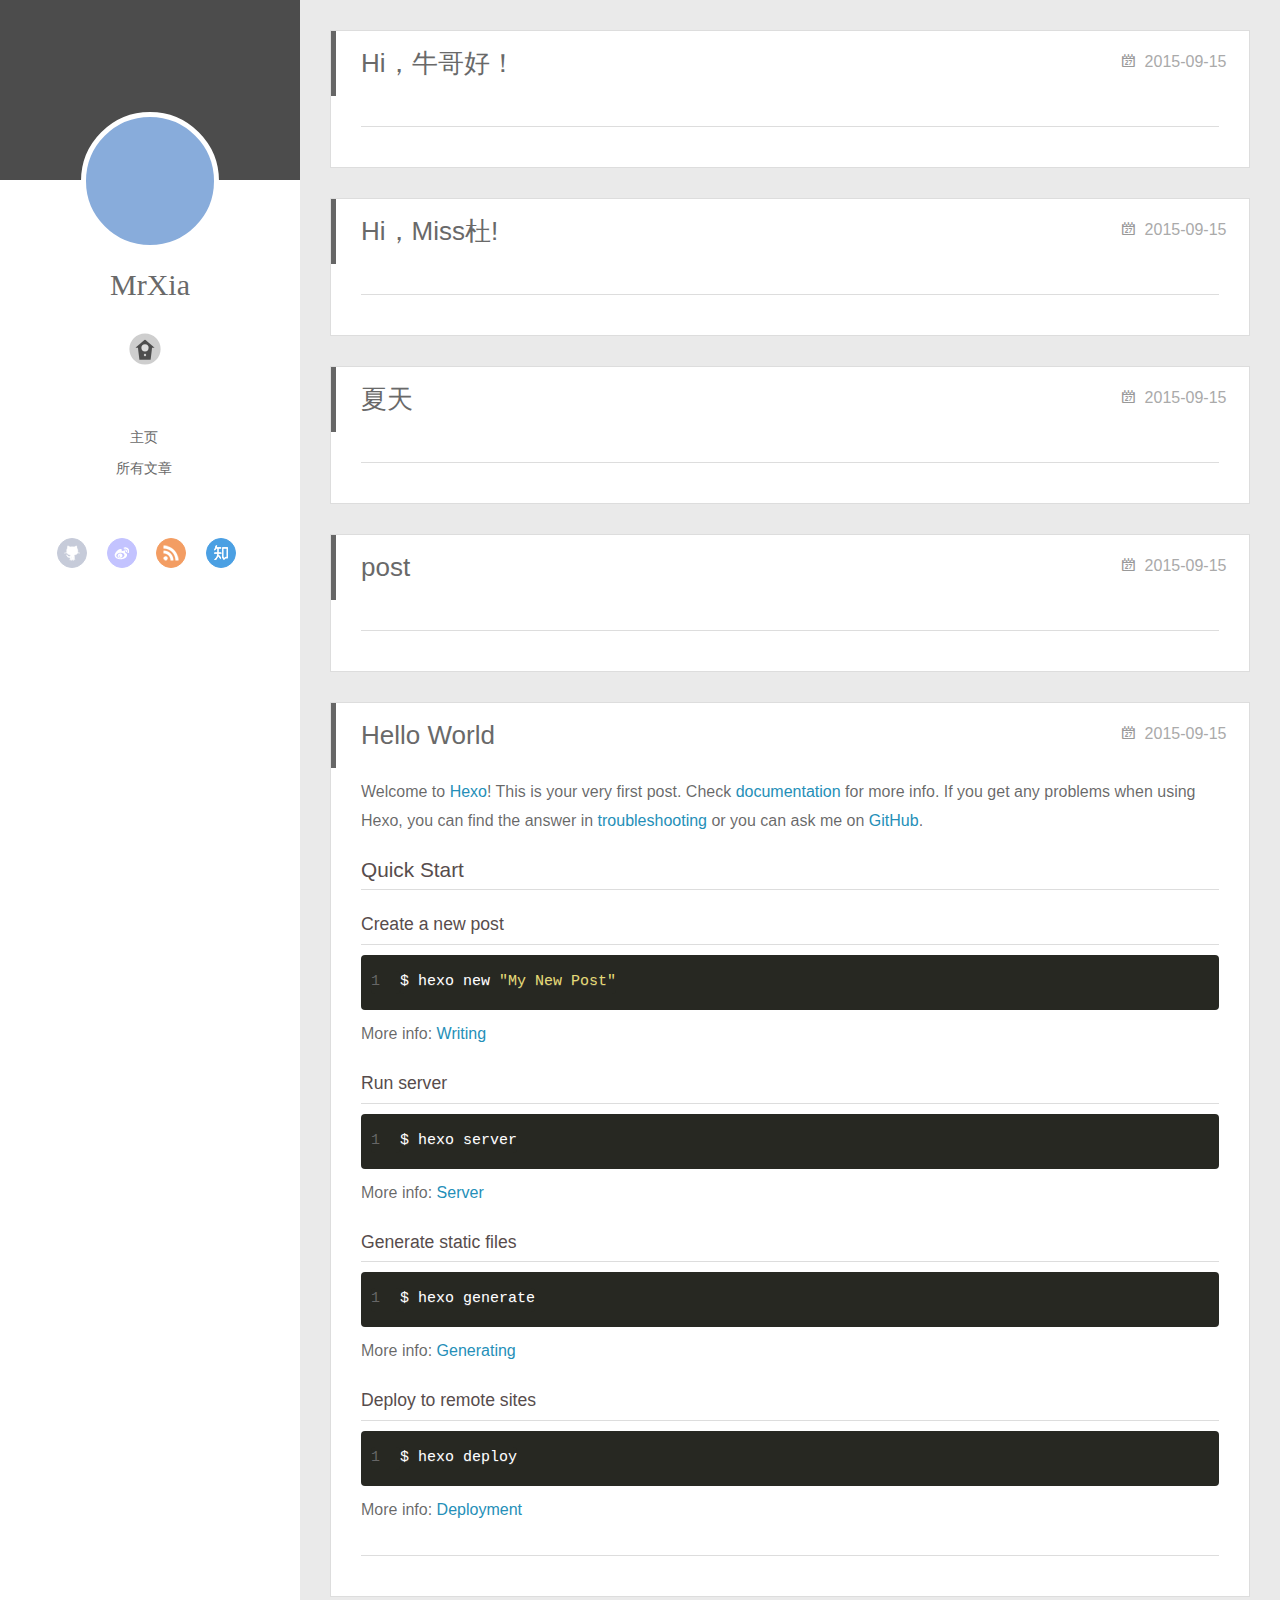
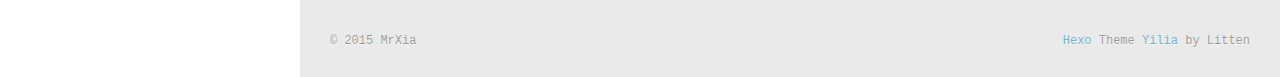
==== commit 16c7e4f1: "Site updated: 2015-09-15 17:45:30" ====
--- a/index.html
+++ b/index.html
@@ -35,7 +35,7 @@
 		</a>
 
 		<hgroup>
-		  <h1 class="header-author"><a href="/">John Doe</a></h1>
+		  <h1 class="header-author"><a href="/">MrXia</a></h1>
 		</hgroup>
 
 		
@@ -153,7 +153,7 @@
       <nav id="mobile-nav">
   	<div class="overlay">
   		<div class="slider-trigger"></div>
-  		<h1 class="header-author js-mobile-header hide">John Doe</h1>
+  		<h1 class="header-author js-mobile-header hide">MrXia</h1>
   	</div>
 	<div class="intrude-less">
 		<header id="header" class="inner">
@@ -161,7 +161,7 @@
 				<img lazy-src="null" class="js-avatar">
 			</div>
 			<hgroup>
-			  <h1 class="header-author">John Doe</h1>
+			  <h1 class="header-author">MrXia</h1>
 			</hgroup>
 			
 			<nav class="header-menu">
@@ -457,7 +457,7 @@
   <div class="outer">
     <div id="footer-info">
     	<div class="footer-left">
-    		&copy; 2015 John Doe
+    		&copy; 2015 MrXia
     	</div>
       	<div class="footer-right">
       		<a href="http://hexo.io/" target="_blank">Hexo</a>  Theme <a href="https://github.com/litten/hexo-theme-yilia" target="_blank">Yilia</a> by Litten
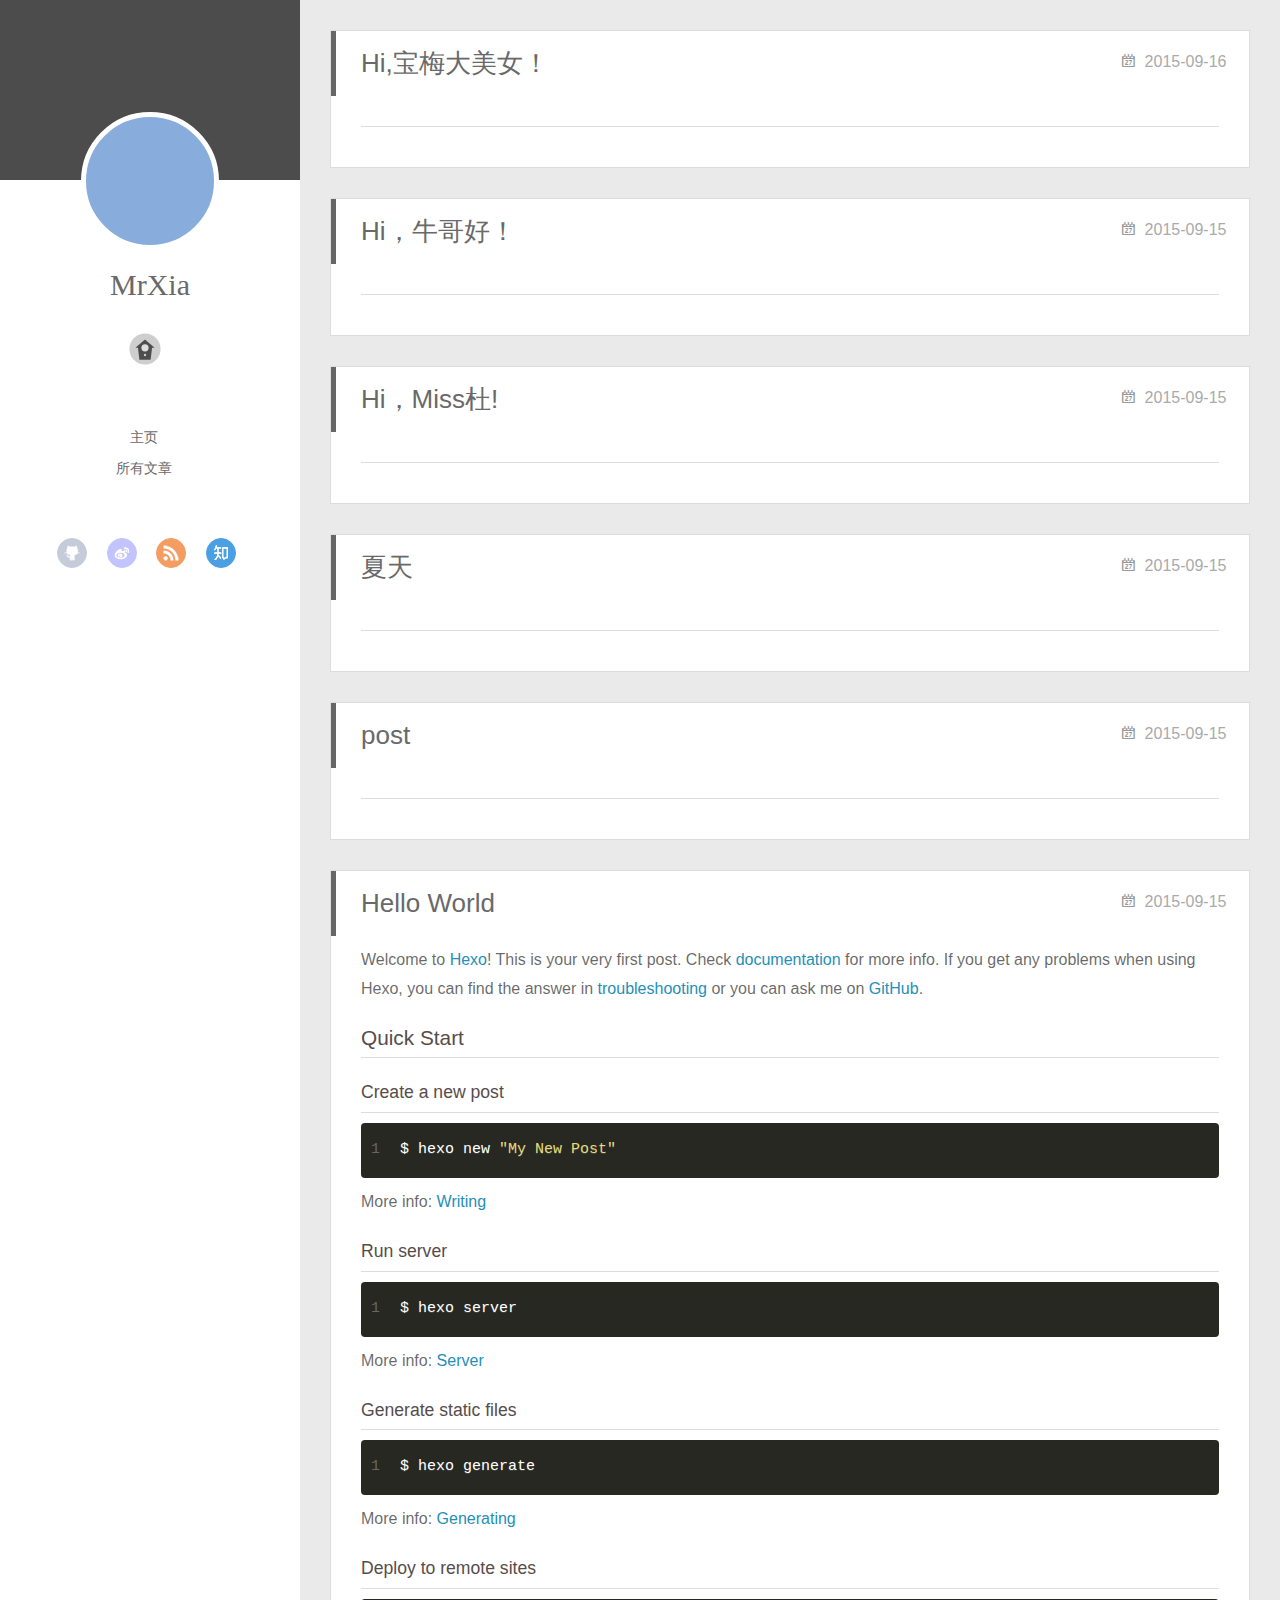
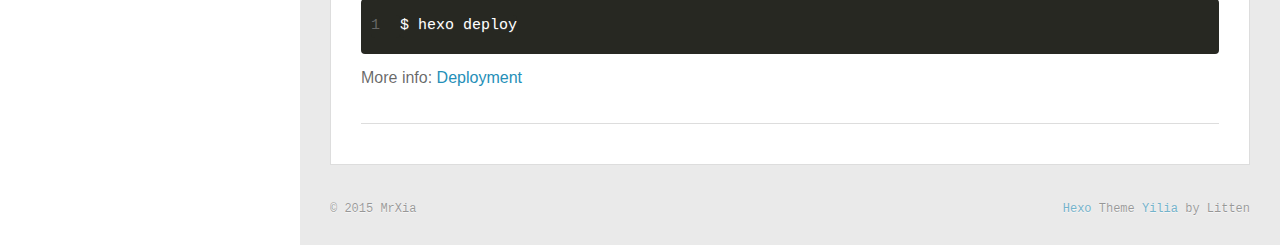
==== commit a2accb91: "Site updated: 2015-09-16 15:38:34" ====
--- a/index.html
+++ b/index.html
@@ -30,7 +30,7 @@
 	<header id="header" class="inner">
 		<a href="/" class="profilepic">
 			
-			<img lazy-src="null" class="js-avatar">
+			<img lazy-src="http://shengge.ilaoniu.cn/picture.png" class="js-avatar">
 			
 		</a>
 
@@ -121,9 +121,9 @@
 				<section class="switch-part switch-part3">
 					<div id="js-friends">
 					
-			          <a target="_blank" class="main-nav-link switch-friends-link" href="http://localhost:4000/">奥巴马的博客</a>
-			        
-			          <a target="_blank" class="main-nav-link switch-friends-link" href="http://localhost:4000/">卡卡的美丽传说</a>
+			          <a target="_blank" class="main-nav-link switch-friends-link" href="http://user.qzone.qq.com/1452334161/infocenter?ptsig=-9g03MvCDVfJ54h*z5UIlYIZN80A5IT2BRg4D3jVi48_">MrXia的QQ空间</a>
+			        
+			          <a target="_blank" class="main-nav-link switch-friends-link" href="http://www.baidu.com/">百度</a>
 			        
 			          <a target="_blank" class="main-nav-link switch-friends-link" href="http://localhost:4000/">本泽马的博客</a>
 			        
@@ -158,7 +158,7 @@
 	<div class="intrude-less">
 		<header id="header" class="inner">
 			<div class="profilepic">
-				<img lazy-src="null" class="js-avatar">
+				<img lazy-src="http://shengge.ilaoniu.cn/picture.png" class="js-avatar">
 			</div>
 			<hgroup>
 			  <h1 class="header-author">MrXia</h1>
@@ -191,6 +191,56 @@
 	</div>
 </nav>
       <div class="body-wrap">
+  
+    <article id="post-Hi-宝梅大美女！" class="article article-type-post" itemscope itemprop="blogPost">
+  
+    <div class="article-meta">
+      <a href="/2015/09/16/Hi-宝梅大美女！/" class="article-date">
+  	<time datetime="2015-09-16T07:21:19.000Z" itemprop="datePublished">2015-09-16</time>
+</a>
+    </div>
+  
+  <div class="article-inner">
+    
+      <input type="hidden" class="isFancy" />
+    
+    
+      <header class="article-header">
+        
+  
+    <h1 itemprop="name">
+      <a class="article-title" href="/2015/09/16/Hi-宝梅大美女！/">Hi,宝梅大美女！</a>
+    </h1>
+  
+
+      </header>
+      
+    
+    <div class="article-entry" itemprop="articleBody">
+      
+        
+      
+    </div>
+    
+    <div class="article-info article-info-index">
+      
+      
+      
+
+      
+      <div class="clearfix"></div>
+    </div>
+    
+  </div>
+  
+</article>
+
+
+
+
+
+
+
   
     <article id="post-Hi，牛哥好！" class="article article-type-post" itemscope itemprop="blogPost">
   
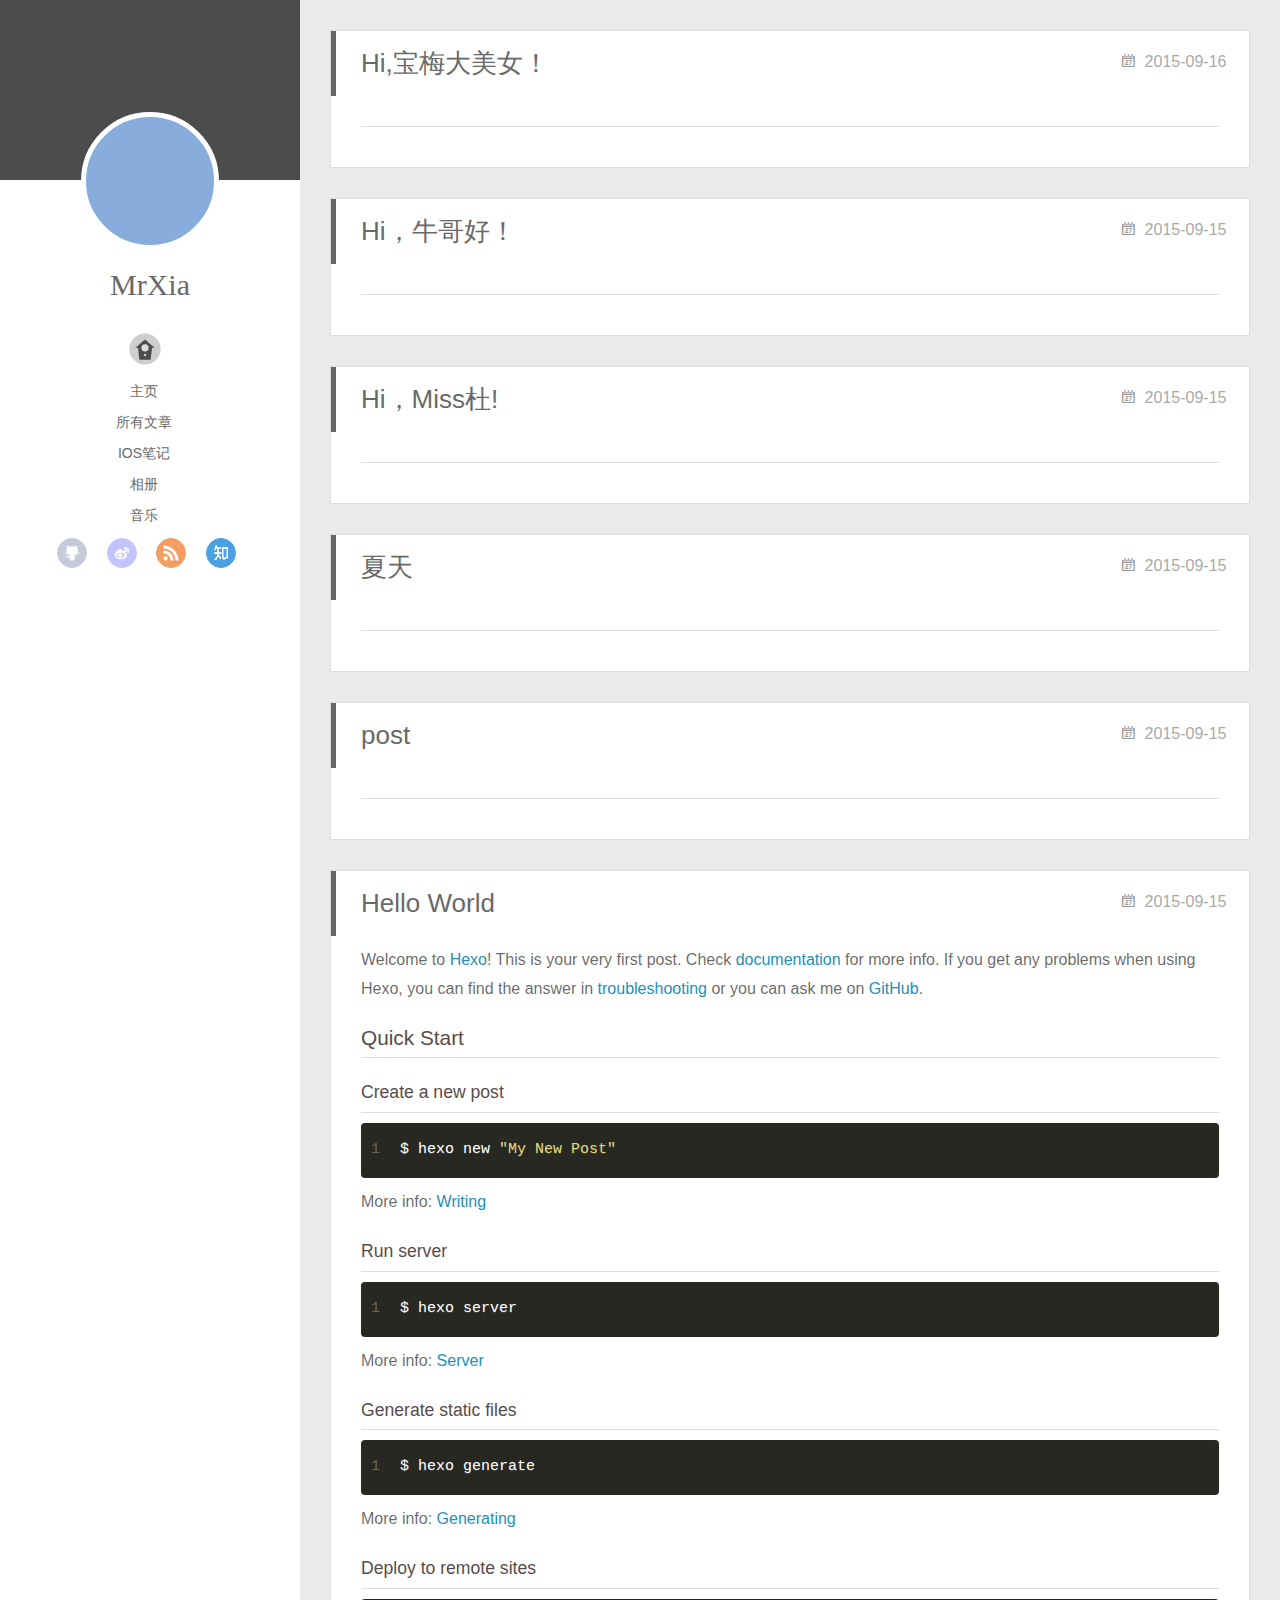
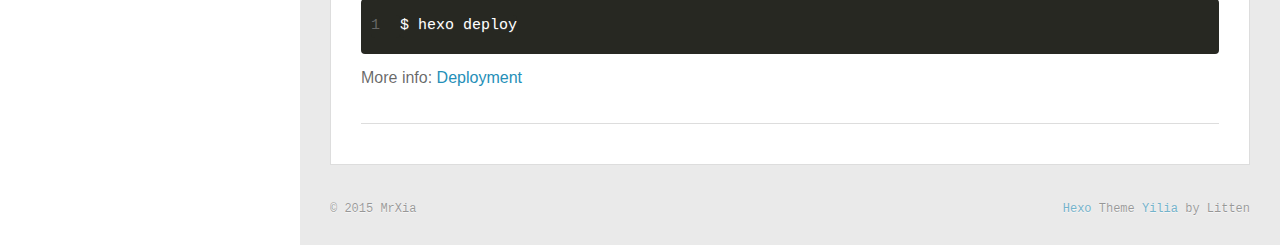
==== commit d52916a2: "Site updated: 2015-09-16 16:20:04" ====
--- a/index.html
+++ b/index.html
@@ -92,6 +92,12 @@
 				        
 							<li><a href="/archives">所有文章</a></li>
 				        
+							<li><a href="/">iOS笔记</a></li>
+				        
+							<li><a href="/">相册</a></li>
+				        
+							<li><a href="/">音乐</a></li>
+				        
 						</ul>
 					</nav>
 					<nav class="header-nav">
@@ -103,7 +109,7 @@
 					        
 								<a class="rss" target="_blank" href="/#" title="rss">rss</a>
 					        
-								<a class="zhihu" target="_blank" href="/#" title="zhihu">zhihu</a>
+								<a class="zhihu" target="_blank" href="http://www.zhihu.com" title="zhihu">zhihu</a>
 					        
 						</div>
 					</nav>
@@ -121,15 +127,15 @@
 				<section class="switch-part switch-part3">
 					<div id="js-friends">
 					
-			          <a target="_blank" class="main-nav-link switch-friends-link" href="http://user.qzone.qq.com/1452334161/infocenter?ptsig=-9g03MvCDVfJ54h*z5UIlYIZN80A5IT2BRg4D3jVi48_">MrXia的QQ空间</a>
-			        
-			          <a target="_blank" class="main-nav-link switch-friends-link" href="http://www.baidu.com/">百度</a>
-			        
-			          <a target="_blank" class="main-nav-link switch-friends-link" href="http://localhost:4000/">本泽马的博客</a>
-			        
-			          <a target="_blank" class="main-nav-link switch-friends-link" href="http://localhost:4000/">吉格斯的博客</a>
-			        
-			          <a target="_blank" class="main-nav-link switch-friends-link" href="http://localhost:4000/">习大大大不同</a>
+			          <a target="_blank" class="main-nav-link switch-friends-link" href="http://user.qzone.qq.com/1452334161">MrXia的QQ空间</a>
+			        
+			          <a target="_blank" class="main-nav-link switch-friends-link" href="http://user.qzone.qq.com/765715225">宝梅的QQ空间</a>
+			        
+			          <a target="_blank" class="main-nav-link switch-friends-link" href="http://www.baidu.com/">度娘</a>
+			        
+			          <a target="_blank" class="main-nav-link switch-friends-link" href="http://ilaoniu.cn/">牛哥的茶庄</a>
+			        
+			          <a target="_blank" class="main-nav-link switch-friends-link" href="http://blog.popeyelau.info/">刘志权博客</a>
 			        
 			          <a target="_blank" class="main-nav-link switch-friends-link" href="http://localhost:4000/">托蒂的博客</a>
 			        
@@ -171,6 +177,12 @@
 		        
 					<li><a href="/archives">所有文章</a></li>
 		        
+					<li><a href="/">iOS笔记</a></li>
+		        
+					<li><a href="/">相册</a></li>
+		        
+					<li><a href="/">音乐</a></li>
+		        
 		        <div class="clearfix"></div>
 				</ul>
 			</nav>
@@ -183,7 +195,7 @@
 			        
 						<a class="rss" target="_blank" href="/#" title="rss">rss</a>
 			        
-						<a class="zhihu" target="_blank" href="/#" title="zhihu">zhihu</a>
+						<a class="zhihu" target="_blank" href="http://www.zhihu.com" title="zhihu">zhihu</a>
 			        
 				</div>
 			</nav>
@@ -530,7 +542,7 @@
 		isArchive: false,
 		isTag: false,
 		isCategory: false,
-		open_in_new: false
+		open_in_new: true
 	}
 </script>
 <script src="http://7.url.cn/edu/jslib/comb/require-2.1.6,jquery-1.9.1.min.js" type="text/javascript"></script>
